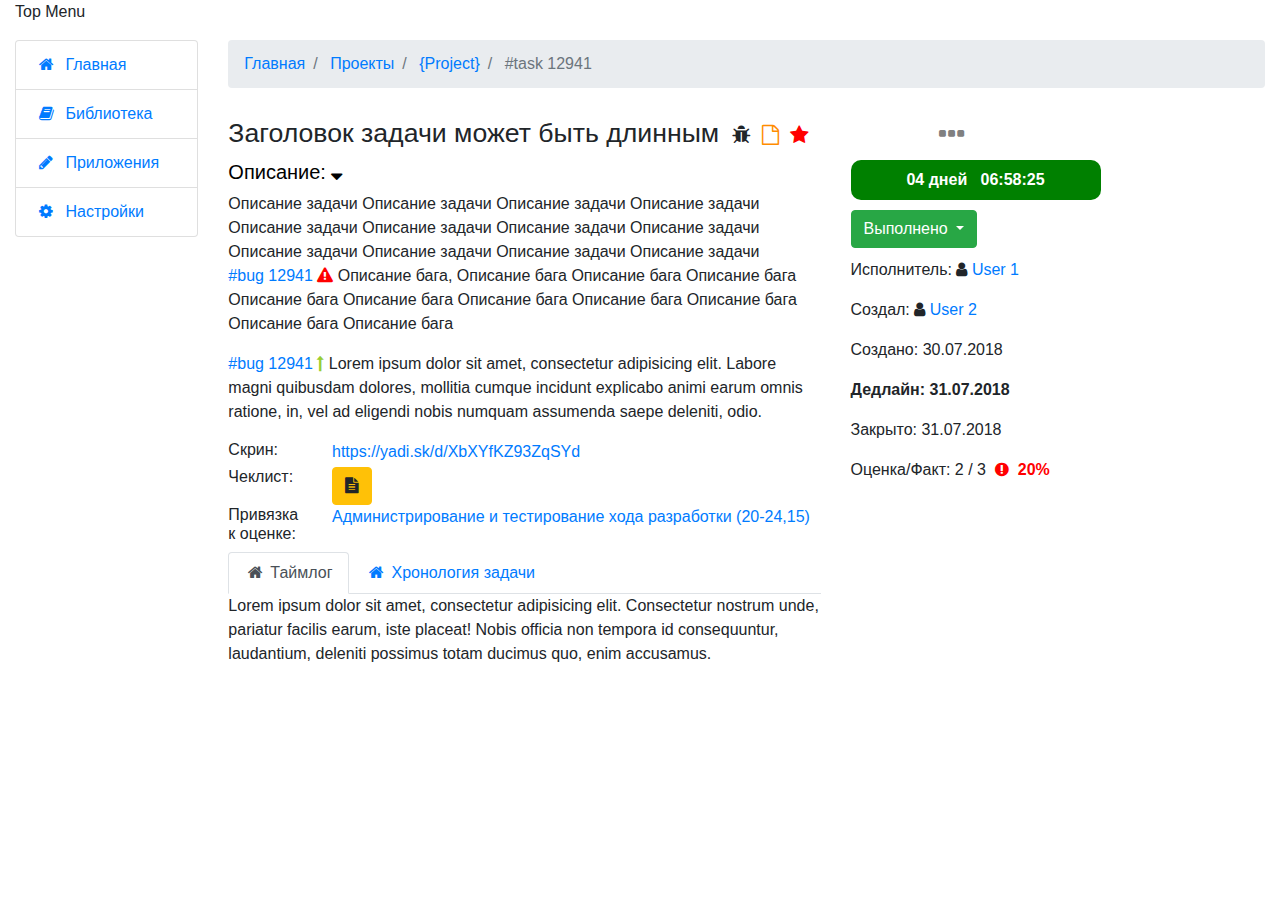
==== index.html @ 6628647b "First Commit" ====
<!doctype html>
<html lang="en">
  <head>
    <!-- Required meta tags -->
    <meta charset="utf-8">
    <meta name="viewport" content="width=device-width, initial-scale=1, shrink-to-fit=no">

    <!-- Bootstrap CSS -->
    <link rel="stylesheet" href="css/bootstrap.css">
    <link rel="stylesheet" href="css/font-awesome.min.css">
    <link rel="stylesheet" href="css/main.css">

    <title>Детальное описание задачи</title>
  </head>
  <body>
    
	<div class="container-fluid">
		<div class="row">
			<div class="col-lg-12">
				<p>Top Menu</p>
			</div>
		</div>
	</div>


<!-- Page Content -->
<div class="container-fluid">

<div class="row">

	<div class="col-lg-2">
		
<div class="list-group">
  <a class="list-group-item" href="#"><i class="fa fa-home fa-fw" aria-hidden="true"></i>&nbsp; Главная</a>
  <a class="list-group-item" href="#"><i class="fa fa-book fa-fw" aria-hidden="true"></i>&nbsp; Библиотека</a>
  <a class="list-group-item" href="#"><i class="fa fa-pencil fa-fw" aria-hidden="true"></i>&nbsp; Приложения</a>
  <a class="list-group-item" href="#"><i class="fa fa-cog fa-fw" aria-hidden="true"></i>&nbsp; Настройки</a>
</div>

		
	</div>
<div class="col-lg-10">

<div class="row">

<div class="col-lg">

<ol class="breadcrumb">
<li class="breadcrumb-item"> <a href="#"> Главная </a></li>
<li class="breadcrumb-item"> <a href="#"> Проекты </a></li>
<li class="breadcrumb-item"> <a href="#"> {Project} </a></li>
<li class="breadcrumb-item active"> #task 12941 </li>
</ol>
</div>
</div>
<!--Начало Заголовок Задачи -->
<div class="row">
<div class="col-lg-8">
<h1> <span class="title">Заголовок задачи может быть длинным <span class="title_icon">
&nbsp;<i class="fa fa-bug" aria-hidden="true" title="Ошибка"></i>
&nbsp;<i class="fa fa-file-o" aria-hidden="true" style="color:darkorange" title="Вне ТЗ"></i>
&nbsp;<i class="fa fa-star" aria-hidden="true" style="color:red" title="Важная задача"></i>
</span></span></h1>
</div>
<div class="col-lg-4">
<div class="icon_dropdown" >
<a href="#" data-toggle="dropdown"><i class="fa fa-ellipsis-h fa-2x"  aria-hidden="true" style="color:gray" title="Дополнительно"></i></a>

<div class="dropdown-menu">
    <a class="dropdown-item" href="#">Поделиться Задачей </a>
    <a class="dropdown-item" href="#">Меню 1</a>
    <a class="dropdown-item" href="#">Меню 2</a>
	<a class="dropdown-item" href="#">Удалить</a>
  </div>
</div>


</div>

</div>
<!--Конец Заголовок Задачи -->

<!--Начало Блок Задачи -->
<div class="row">
<div class="col-lg">
			
<div class="row">
<div class="col-lg-7">
<a href="#spoiler-1"  data-toggle="collapse"> <h5 class="description-title">Описание: <i class="fa fa-sort-desc" aria-hidden="true"></i></h5></a>

<div class="#collapse" id="spoiler-1">Описание задачи Описание задачи Описание задачи Описание задачи Описание задачи Описание задачи Описание задачи Описание задачи Описание задачи Описание задачи Описание задачи Описание задачи 
<p> <a href="#"> #bug 12941 </a> <i class="fa fa-exclamation-triangle" aria-hidden="true" style="color:red" title="Критичность Высокая"></i> Описание бага, Описание бага Описание бага Описание бага Описание бага Описание бага Описание бага Описание бага Описание бага Описание бага Описание бага</p>
			<p> <a href="#"> #bug 12941 </a> <i class="fa fa-long-arrow-up" aria-hidden="true" style="color:yellowgreen" title="Приоритет Высокий"></i> Lorem ipsum dolor sit amet, consectetur adipisicing elit. Labore magni quibusdam dolores, mollitia cumque incidunt explicabo animi earum omnis ratione, in, vel ad eligendi nobis numquam assumenda saepe deleniti, odio.</p>

<div class="row">
<div class="col-lg">


	<div class="row">
		<div class="col-lg-2"><h6>Скрин:</h6></div>
		<div class="col-lg-8"><a href="#">https://yadi.sk/d/XbXYfKZ93ZqSYd</a></div>
	</div>


<div class="row">
<div class="col-lg-2">
    <h6>Чеклист:</h6>
</div>
<div class="col-lg-8">
<!-- Кнопка вызова модального окна -->

<button type="button" class="btn btn-warning" data-toggle="modal" data-target="#Modal" title="Просмотреть Чеклист"><i class="fa fa-file-text" aria-hidden="true"></i>
</button>

<!-- Модальное окно -->
<div class="modal fade" id="Modal" tabindex="-1" role="dialog" aria-labelledby="ModalLabel" aria-hidden="true">
  	<div class="modal-dialog" role="document">
    	<div class="modal-content">
      		<div class="modal-header">
        		<h5 class="modal-title" id="ModalLabel">Заголовок модального окна (Чек-лист)</h5>
        		<button type="button" class="close" data-dismiss="modal" aria-label="Close">
          			<span aria-hidden="true">&times;</span>
        		</button>
      		</div>
      		<div class="modal-body">
        		Описание Чек листа
      		</div>
      		<div class="modal-footer">
        	<button type="button" class="btn btn-secondary" data-dismiss="modal">Закрыть</button>
      		</div>
    	</div>
  	</div>
</div>
</div>
</div>

<div class="row">
<div class="col-lg-2">
    <h6>Привязка к оценке:</h6>
</div>
<div class="col-lg">
<a href="#"> Администрирование и тестирование хода разработки (20-24,15) </a>
</div>
</div>

</div>
</div>



</div>

<!-- Timelog-->
<!--<div class="container">-->
<div class="row">
<div class="col-lg">
<nav>
  <div class="nav nav-tabs" id="nav-tab" role="tablist">
    <a class="nav-item nav-link active" id="nav-home-tab" data-toggle="tab" href="#nav-home" role="tab" aria-controls="nav-home" aria-selected="true"><i class="fa fa-home fa-fw" aria-hidden="true"></i>&nbsp;Таймлог</a>
    <a class="nav-item nav-link" id="nav-profile-tab" data-toggle="tab" href="#nav-profile" role="tab" aria-controls="nav-profile" aria-selected="false"><i class="fa fa-home fa-fw" aria-hidden="true"></i>&nbsp;Хронология задачи</a>
  </div>
</nav>
<div class="tab-content" id="nav-tabContent">
  <div class="tab-pane fade show active" id="nav-home" role="tabpanel" aria-labelledby="nav-home-tab"><p>Lorem ipsum dolor sit amet, consectetur adipisicing elit. Consectetur nostrum unde, pariatur facilis earum, iste placeat! Nobis officia non tempora id consequuntur, laudantium, deleniti possimus totam ducimus quo, enim accusamus.</p>
<br>
<br>
<br>
<br>
</div>
  <div class="tab-pane fade" id="nav-profile" role="tabpanel" aria-labelledby="nav-profile-tab"><p>Lorem ipsum dolor sit amet, consectetur adipisicing elit. Ab, quisquam quae voluptate. In, id sint sed error repellendus odio iusto deserunt, officia doloribus eveniet modi nobis nostrum dolorem! Possimus, repellendus.</p>
<br>
<br>
<br>
<br>
</div>
</div>
 </div>
 </div>

<!--</div>-->

<!--End Timelog-->
</div>
<div class="col-lg-5">
<!-- Начало Левый Блок задачи -->
<!--<div class="container">-->
<div class="row">
<div class="col-lg">
	<div class="timer">
<p>04 дней &nbsp; 06:58:25</p>
	</div>

<div class="row">
<div class="col-lg">
<div class="dropdown">
  <button type="button" class="btn btn-success dropdown-toggle" data-toggle="dropdown" aria-haspopup="true" aria-expanded="false">
    Выполнено
  </button>
  <div class="dropdown-menu">
    <a class="dropdown-item" href="#">В работе</a>
    <a class="dropdown-item" href="#">Обсуждении</a>
    <a class="dropdown-item" href="#">Проверно</a>
	<a class="dropdown-item" href="#">Отложено</a>
  </div>
</div>
</div>
</div>

<div class="row">
<div class="col-lg">

<p>Исполнитель: <i class="fa fa-user" aria-hidden="true"></i> <a href="#">User 1</a></p>
<p>Создал: <i class="fa fa-user" aria-hidden="true"></i> <a href="#">User 2</a></p>
</div>
</div>

<div class="row">
<div class="col-lg">
<p>Создано: 30.07.2018</p>
<p><span class="bold" >Дедлайн: 31.07.2018</span></p>
<p>Закрыто: 31.07.2018</p>
</div>
</div>
  
<div class="row">
<div class="col-lg">
<p>Оценка/Факт: 2 / 3 &nbsp;<i class="fa fa-exclamation-circle" aria-hidden="true" style="color:red" title="Перерасход"></i> &nbsp;<span class="red">20%</span></p>

</div>
</div>
</div>
</div>
<!--</div>-->
<!-- Конец Левый Блок задачи -->
</div>
</div>


</div>

<!--Конец Блок Задачи -->

</div>

</div>

</div>
</div>







<!-- <div class="row align-items-start">

    <!-- Optional JavaScript -->
    <!-- jQuery first, then Popper.js, then Bootstrap JS -->
<script src="https://ajax.googleapis.com/ajax/libs/jquery/3.3.1/jquery.min.js"></script>
<script src="https://code.jquery.com/jquery-3.3.1.slim.min.js" integrity="sha384-q8i/X+965DzO0rT7abK41JStQIAqVgRVzpbzo5smXKp4YfRvH+8abtTE1Pi6jizo" crossorigin="anonymous"></script>
<script src="https://cdnjs.cloudflare.com/ajax/libs/popper.js/1.14.3/umd/popper.min.js" integrity="sha384-ZMP7rVo3mIykV+2+9J3UJ46jBk0WLaUAdn689aCwoqbBJiSnjAK/l8WvCWPIPm49" crossorigin="anonymous"></script>
<script src="https://stackpath.bootstrapcdn.com/bootstrap/4.1.3/js/bootstrap.min.js" integrity="sha384-ChfqqxuZUCnJSK3+MXmPNIyE6ZbWh2IMqE241rYiqJxyMiZ6OW/JmZQ5stwEULTy" crossorigin="anonymous"></script>

  </body>
</html>
---- css/main.css ----
@import url('https://fonts.googleapis.com/css?family=Lato|Raleway');

.timer {
height: 40px;
background-color: green;
color: white;
font-weight: bold;
margin-bottom: 10px;
padding-top: 8px;
padding-bottom: 8px;
text-align: center;
border-radius: 10px; 
width: 250px;
}

.title

{
font-size: 20pt;
}

.sub_title

{
font-size: 14pt;
}

.title_icon
{
font-size: 15pt;
}

.red
{
 color: red;
font-weight: bold;
}

.bold
{
font-weight: bold;
}

.description-title
{
color: black;

}

a:hover {
  text-decoration: none;
}
.dropdown
{
margin-bottom: 10px;
}
.icon_dropdown
{
margin-top: 15px;
}
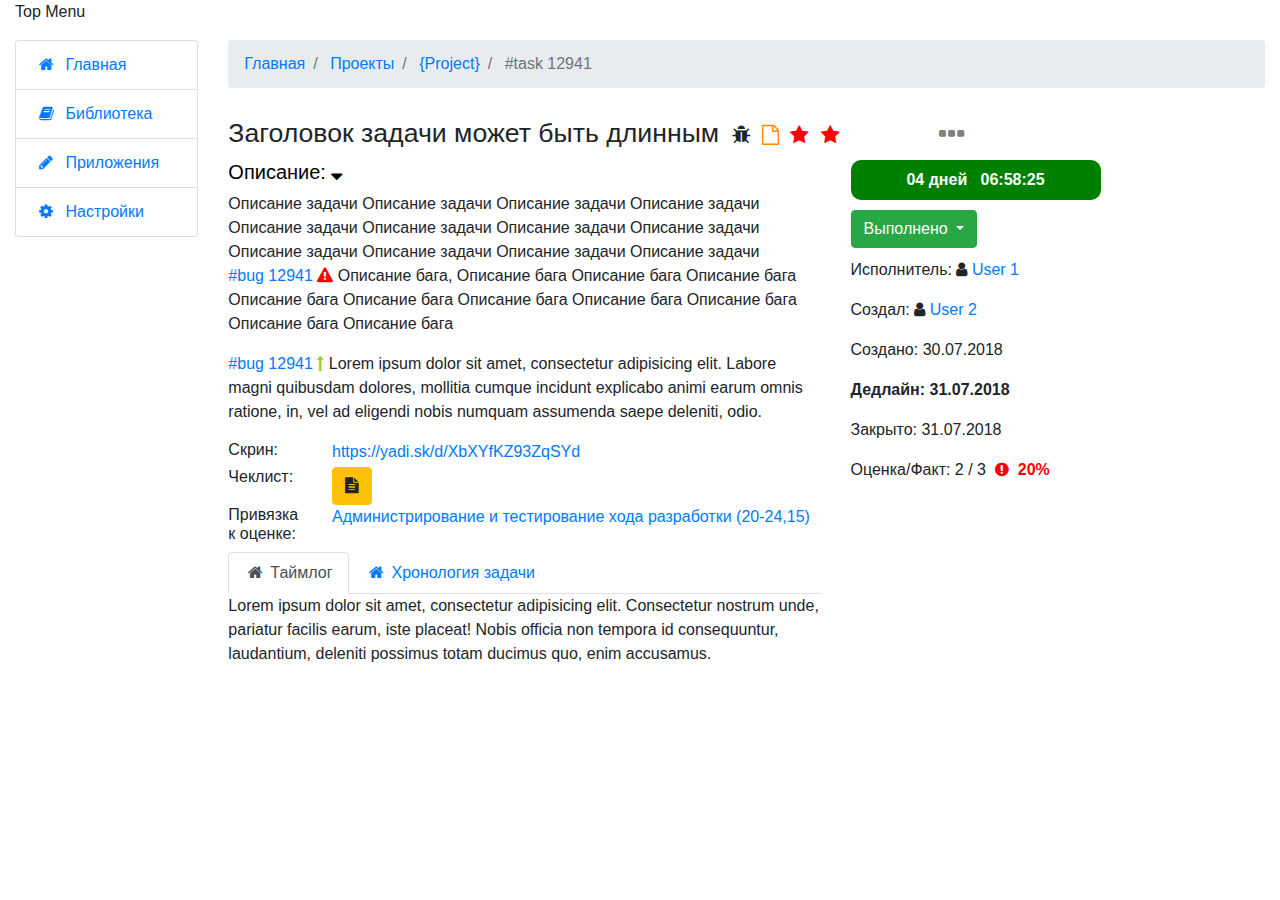
==== commit 0e426e5f: "Two Commit" ====
--- a/index.html
+++ b/index.html
@@ -60,6 +60,7 @@
 &nbsp;<i class="fa fa-bug" aria-hidden="true" title="Ошибка"></i>
 &nbsp;<i class="fa fa-file-o" aria-hidden="true" style="color:darkorange" title="Вне ТЗ"></i>
 &nbsp;<i class="fa fa-star" aria-hidden="true" style="color:red" title="Важная задача"></i>
+&nbsp;<i class="fa fa-star" aria-hidden="true" style="color:red" title="Качество постановки задачи"></i>
 </span></span></h1>
 </div>
 <div class="col-lg-4">
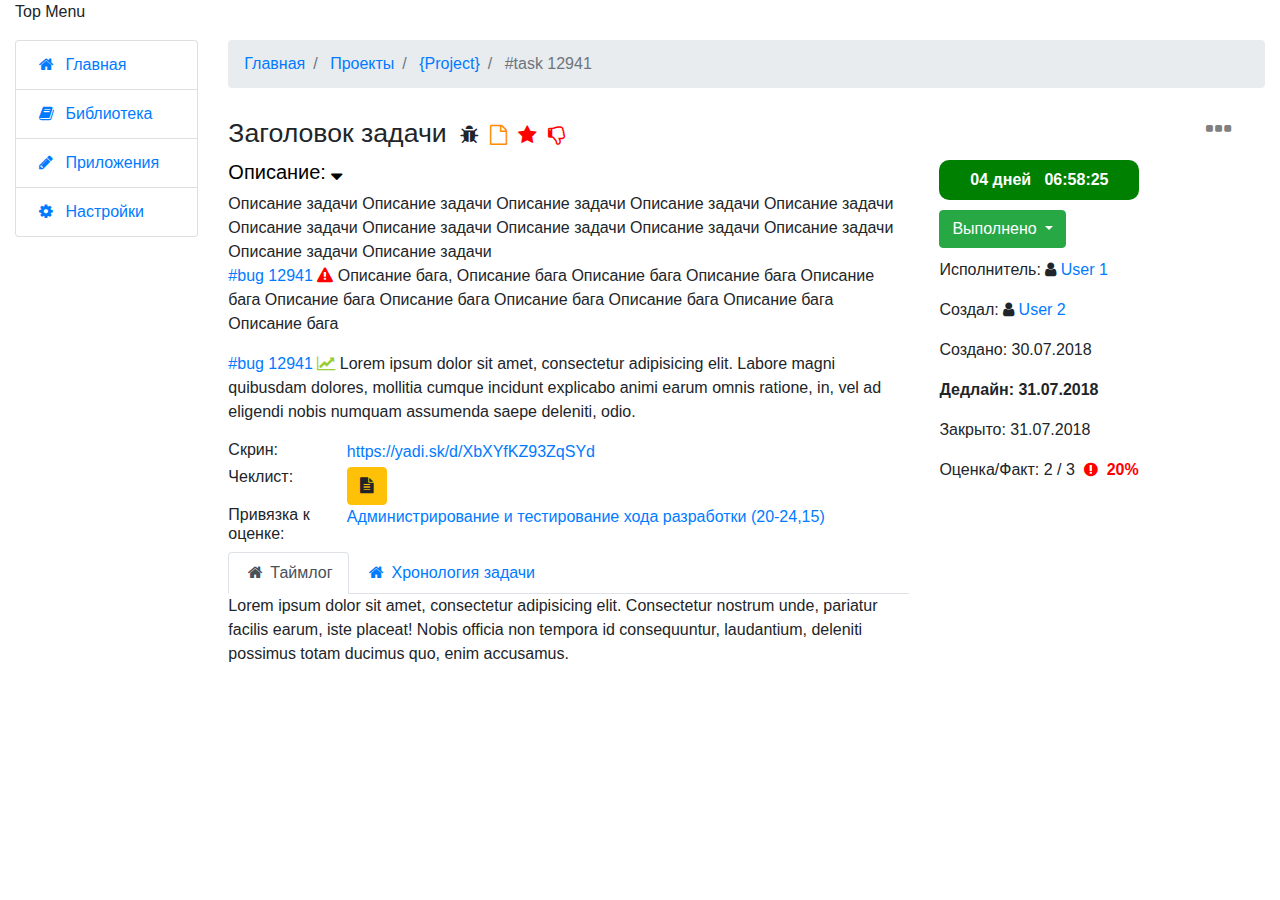
==== commit dab2fbb4: "last commit" ====
--- a/index.html
+++ b/index.html
@@ -1,268 +1,255 @@
 <!doctype html>
 <html lang="en">
-  <head>
-    <!-- Required meta tags -->
-    <meta charset="utf-8">
-    <meta name="viewport" content="width=device-width, initial-scale=1, shrink-to-fit=no">
-
-    <!-- Bootstrap CSS -->
-    <link rel="stylesheet" href="css/bootstrap.css">
-    <link rel="stylesheet" href="css/font-awesome.min.css">
-    <link rel="stylesheet" href="css/main.css">
-
-    <title>Детальное описание задачи</title>
-  </head>
-  <body>
-    
-	<div class="container-fluid">
-		<div class="row">
-			<div class="col-lg-12">
-				<p>Top Menu</p>
+<head>
+<!-- Required meta tags -->
+<meta charset="utf-8">
+<meta name="viewport" content="width=device-width, initial-scale=1, shrink-to-fit=no">
+
+<!-- Bootstrap CSS -->
+<link rel="stylesheet" href="css/bootstrap.css">
+<link rel="stylesheet" href="css/font-awesome.min.css">
+<link rel="stylesheet" href="css/main.css">
+
+		<title>Детальное описание задачи</title>
+	</head>
+	<body>
+
+		<div class="container-fluid">
+			<div class="row">
+				<div class="col-lg-12">
+					<p>Top Menu</p>
+				</div>
 			</div>
 		</div>
-	</div>
-
-
-<!-- Page Content -->
-<div class="container-fluid">
-
-<div class="row">
-
-	<div class="col-lg-2">
-		
-<div class="list-group">
-  <a class="list-group-item" href="#"><i class="fa fa-home fa-fw" aria-hidden="true"></i>&nbsp; Главная</a>
-  <a class="list-group-item" href="#"><i class="fa fa-book fa-fw" aria-hidden="true"></i>&nbsp; Библиотека</a>
-  <a class="list-group-item" href="#"><i class="fa fa-pencil fa-fw" aria-hidden="true"></i>&nbsp; Приложения</a>
-  <a class="list-group-item" href="#"><i class="fa fa-cog fa-fw" aria-hidden="true"></i>&nbsp; Настройки</a>
-</div>
-
-		
-	</div>
-<div class="col-lg-10">
-
-<div class="row">
-
-<div class="col-lg">
-
-<ol class="breadcrumb">
-<li class="breadcrumb-item"> <a href="#"> Главная </a></li>
-<li class="breadcrumb-item"> <a href="#"> Проекты </a></li>
-<li class="breadcrumb-item"> <a href="#"> {Project} </a></li>
-<li class="breadcrumb-item active"> #task 12941 </li>
-</ol>
-</div>
-</div>
-<!--Начало Заголовок Задачи -->
-<div class="row">
-<div class="col-lg-8">
-<h1> <span class="title">Заголовок задачи может быть длинным <span class="title_icon">
-&nbsp;<i class="fa fa-bug" aria-hidden="true" title="Ошибка"></i>
-&nbsp;<i class="fa fa-file-o" aria-hidden="true" style="color:darkorange" title="Вне ТЗ"></i>
-&nbsp;<i class="fa fa-star" aria-hidden="true" style="color:red" title="Важная задача"></i>
-&nbsp;<i class="fa fa-star" aria-hidden="true" style="color:red" title="Качество постановки задачи"></i>
-</span></span></h1>
-</div>
-<div class="col-lg-4">
-<div class="icon_dropdown" >
-<a href="#" data-toggle="dropdown"><i class="fa fa-ellipsis-h fa-2x"  aria-hidden="true" style="color:gray" title="Дополнительно"></i></a>
-
-<div class="dropdown-menu">
-    <a class="dropdown-item" href="#">Поделиться Задачей </a>
-    <a class="dropdown-item" href="#">Меню 1</a>
-    <a class="dropdown-item" href="#">Меню 2</a>
-	<a class="dropdown-item" href="#">Удалить</a>
-  </div>
-</div>
-
-
-</div>
-
-</div>
-<!--Конец Заголовок Задачи -->
-
-<!--Начало Блок Задачи -->
-<div class="row">
-<div class="col-lg">
-			
-<div class="row">
-<div class="col-lg-7">
-<a href="#spoiler-1"  data-toggle="collapse"> <h5 class="description-title">Описание: <i class="fa fa-sort-desc" aria-hidden="true"></i></h5></a>
-
-<div class="#collapse" id="spoiler-1">Описание задачи Описание задачи Описание задачи Описание задачи Описание задачи Описание задачи Описание задачи Описание задачи Описание задачи Описание задачи Описание задачи Описание задачи 
-<p> <a href="#"> #bug 12941 </a> <i class="fa fa-exclamation-triangle" aria-hidden="true" style="color:red" title="Критичность Высокая"></i> Описание бага, Описание бага Описание бага Описание бага Описание бага Описание бага Описание бага Описание бага Описание бага Описание бага Описание бага</p>
-			<p> <a href="#"> #bug 12941 </a> <i class="fa fa-long-arrow-up" aria-hidden="true" style="color:yellowgreen" title="Приоритет Высокий"></i> Lorem ipsum dolor sit amet, consectetur adipisicing elit. Labore magni quibusdam dolores, mollitia cumque incidunt explicabo animi earum omnis ratione, in, vel ad eligendi nobis numquam assumenda saepe deleniti, odio.</p>
-
-<div class="row">
-<div class="col-lg">
-
-
-	<div class="row">
-		<div class="col-lg-2"><h6>Скрин:</h6></div>
-		<div class="col-lg-8"><a href="#">https://yadi.sk/d/XbXYfKZ93ZqSYd</a></div>
-	</div>
-
-
-<div class="row">
-<div class="col-lg-2">
-    <h6>Чеклист:</h6>
-</div>
-<div class="col-lg-8">
-<!-- Кнопка вызова модального окна -->
-
-<button type="button" class="btn btn-warning" data-toggle="modal" data-target="#Modal" title="Просмотреть Чеклист"><i class="fa fa-file-text" aria-hidden="true"></i>
-</button>
-
-<!-- Модальное окно -->
-<div class="modal fade" id="Modal" tabindex="-1" role="dialog" aria-labelledby="ModalLabel" aria-hidden="true">
-  	<div class="modal-dialog" role="document">
-    	<div class="modal-content">
-      		<div class="modal-header">
-        		<h5 class="modal-title" id="ModalLabel">Заголовок модального окна (Чек-лист)</h5>
-        		<button type="button" class="close" data-dismiss="modal" aria-label="Close">
-          			<span aria-hidden="true">&times;</span>
-        		</button>
-      		</div>
-      		<div class="modal-body">
-        		Описание Чек листа
-      		</div>
-      		<div class="modal-footer">
-        	<button type="button" class="btn btn-secondary" data-dismiss="modal">Закрыть</button>
-      		</div>
-    	</div>
-  	</div>
-</div>
-</div>
-</div>
-
-<div class="row">
-<div class="col-lg-2">
-    <h6>Привязка к оценке:</h6>
-</div>
-<div class="col-lg">
-<a href="#"> Администрирование и тестирование хода разработки (20-24,15) </a>
-</div>
-</div>
-
-</div>
-</div>
-
-
-
-</div>
-
-<!-- Timelog-->
-<!--<div class="container">-->
-<div class="row">
-<div class="col-lg">
-<nav>
-  <div class="nav nav-tabs" id="nav-tab" role="tablist">
-    <a class="nav-item nav-link active" id="nav-home-tab" data-toggle="tab" href="#nav-home" role="tab" aria-controls="nav-home" aria-selected="true"><i class="fa fa-home fa-fw" aria-hidden="true"></i>&nbsp;Таймлог</a>
-    <a class="nav-item nav-link" id="nav-profile-tab" data-toggle="tab" href="#nav-profile" role="tab" aria-controls="nav-profile" aria-selected="false"><i class="fa fa-home fa-fw" aria-hidden="true"></i>&nbsp;Хронология задачи</a>
-  </div>
-</nav>
-<div class="tab-content" id="nav-tabContent">
-  <div class="tab-pane fade show active" id="nav-home" role="tabpanel" aria-labelledby="nav-home-tab"><p>Lorem ipsum dolor sit amet, consectetur adipisicing elit. Consectetur nostrum unde, pariatur facilis earum, iste placeat! Nobis officia non tempora id consequuntur, laudantium, deleniti possimus totam ducimus quo, enim accusamus.</p>
-<br>
-<br>
-<br>
-<br>
-</div>
-  <div class="tab-pane fade" id="nav-profile" role="tabpanel" aria-labelledby="nav-profile-tab"><p>Lorem ipsum dolor sit amet, consectetur adipisicing elit. Ab, quisquam quae voluptate. In, id sint sed error repellendus odio iusto deserunt, officia doloribus eveniet modi nobis nostrum dolorem! Possimus, repellendus.</p>
-<br>
-<br>
-<br>
-<br>
-</div>
-</div>
- </div>
- </div>
-
-<!--</div>-->
-
-<!--End Timelog-->
-</div>
-<div class="col-lg-5">
-<!-- Начало Левый Блок задачи -->
-<!--<div class="container">-->
-<div class="row">
-<div class="col-lg">
-	<div class="timer">
-<p>04 дней &nbsp; 06:58:25</p>
-	</div>
-
-<div class="row">
-<div class="col-lg">
-<div class="dropdown">
-  <button type="button" class="btn btn-success dropdown-toggle" data-toggle="dropdown" aria-haspopup="true" aria-expanded="false">
-    Выполнено
-  </button>
-  <div class="dropdown-menu">
-    <a class="dropdown-item" href="#">В работе</a>
-    <a class="dropdown-item" href="#">Обсуждении</a>
-    <a class="dropdown-item" href="#">Проверно</a>
-	<a class="dropdown-item" href="#">Отложено</a>
-  </div>
-</div>
-</div>
-</div>
-
-<div class="row">
-<div class="col-lg">
-
-<p>Исполнитель: <i class="fa fa-user" aria-hidden="true"></i> <a href="#">User 1</a></p>
-<p>Создал: <i class="fa fa-user" aria-hidden="true"></i> <a href="#">User 2</a></p>
-</div>
-</div>
-
-<div class="row">
-<div class="col-lg">
-<p>Создано: 30.07.2018</p>
-<p><span class="bold" >Дедлайн: 31.07.2018</span></p>
-<p>Закрыто: 31.07.2018</p>
-</div>
-</div>
-  
-<div class="row">
-<div class="col-lg">
-<p>Оценка/Факт: 2 / 3 &nbsp;<i class="fa fa-exclamation-circle" aria-hidden="true" style="color:red" title="Перерасход"></i> &nbsp;<span class="red">20%</span></p>
-
-</div>
-</div>
-</div>
-</div>
-<!--</div>-->
-<!-- Конец Левый Блок задачи -->
-</div>
-</div>
-
-
-</div>
-
-<!--Конец Блок Задачи -->
-
-</div>
-
-</div>
-
-</div>
-</div>
-
-
-
-
-
-
-
-<!-- <div class="row align-items-start">
-
-    <!-- Optional JavaScript -->
-    <!-- jQuery first, then Popper.js, then Bootstrap JS -->
-<script src="https://ajax.googleapis.com/ajax/libs/jquery/3.3.1/jquery.min.js"></script>
-<script src="https://code.jquery.com/jquery-3.3.1.slim.min.js" integrity="sha384-q8i/X+965DzO0rT7abK41JStQIAqVgRVzpbzo5smXKp4YfRvH+8abtTE1Pi6jizo" crossorigin="anonymous"></script>
-<script src="https://cdnjs.cloudflare.com/ajax/libs/popper.js/1.14.3/umd/popper.min.js" integrity="sha384-ZMP7rVo3mIykV+2+9J3UJ46jBk0WLaUAdn689aCwoqbBJiSnjAK/l8WvCWPIPm49" crossorigin="anonymous"></script>
-<script src="https://stackpath.bootstrapcdn.com/bootstrap/4.1.3/js/bootstrap.min.js" integrity="sha384-ChfqqxuZUCnJSK3+MXmPNIyE6ZbWh2IMqE241rYiqJxyMiZ6OW/JmZQ5stwEULTy" crossorigin="anonymous"></script>
-
-  </body>
+
+
+		<!-- Page Content -->
+		<div class="container-fluid">
+
+			<div class="row">
+
+				<div class="col-lg-2">
+
+					<div class="list-group">
+						<a class="list-group-item" href="#"><i class="fa fa-home fa-fw" aria-hidden="true"></i>&nbsp; Главная</a>
+						<a class="list-group-item" href="#"><i class="fa fa-book fa-fw" aria-hidden="true"></i>&nbsp; Библиотека</a>
+						<a class="list-group-item" href="#"><i class="fa fa-pencil fa-fw" aria-hidden="true"></i>&nbsp; Приложения</a>
+						<a class="list-group-item" href="#"><i class="fa fa-cog fa-fw" aria-hidden="true"></i>&nbsp; Настройки</a>
+					</div>
+
+
+				</div>
+				<div class="col-lg-10">
+
+					<div class="row">
+
+						<div class="col-lg">
+
+							<ol class="breadcrumb">
+								<li class="breadcrumb-item"> <a href="#"> Главная </a></li>
+								<li class="breadcrumb-item"> <a href="#"> Проекты </a></li>
+								<li class="breadcrumb-item"> <a href="#"> {Project} </a></li>
+								<li class="breadcrumb-item active"> #task 12941 </li>
+							</ol>
+						</div>
+					</div>
+
+					<!--Начало Заголовок Задачи -->
+					<div class="row">
+						<div class="col-lg-11">
+							<h1> <span class="title">Заголовок задачи <span class="description__title_icon">
+								&nbsp;<i class="fa fa-bug" aria-hidden="true" title="Ошибка"></i>
+								&nbsp;<i class="fa fa-file-o" aria-hidden="true" style="color:darkorange" title="Вне ТЗ"></i>
+								&nbsp;<i class="fa fa-star" aria-hidden="true" style="color:red" title="Важная задача"></i>
+								&nbsp;<i class="fa fa-thumbs-o-down" aria-hidden="true" style="color:red" title="Низкое качество постановки задачи"></i>
+								</span></span></h1>
+						</div>
+
+						<div class="col-lg-1">
+							<div class="icon_dropdown" >
+								<a href="#" data-toggle="dropdown" ><i class="fa fa-ellipsis-h fa-2x"  aria-hidden="true" style="color:gray" title="Дополнительно"></i></a>
+
+								<div class="dropdown-menu dropdown-menu-right">
+									<a class="dropdown-item" href="#">Поделиться Задачей </a>
+									<a class="dropdown-item" href="#">Меню 1</a>
+									<a class="dropdown-item" href="#">Меню 2</a>
+									<a class="dropdown-item" href="#">Удалить</a>
+								</div>
+							</div>
+						</div>
+
+
+					</div>
+
+					<!--Конец Заголовок Задачи -->
+
+					<div class="row">
+						<div class="col-lg-8 col-sm-6 order-last order-sm-0">
+							<!--Описание задачи-->
+							<div class="row">
+								<div class="col-lg">
+									<a href="#spoiler-1"  data-toggle="collapse"> <h5 class="description-title">Описание: <i class="fa fa-sort-desc" aria-hidden="true"></i></h5></a>
+
+									<div class="#collapse" id="spoiler-1">Описание задачи Описание задачи Описание задачи Описание задачи Описание задачи Описание задачи Описание задачи Описание задачи Описание задачи Описание задачи Описание задачи Описание задачи 
+										<p> <a href="#"> #bug 12941 </a> <i class="fa fa-exclamation-triangle" aria-hidden="true" style="color:red" title="Критичность Высокая"></i> Описание бага, Описание бага Описание бага Описание бага Описание бага Описание бага Описание бага Описание бага Описание бага Описание бага Описание бага</p>
+										<p> <a href="#"> #bug 12941 </a> <i class="fa fa-line-chart" aria-hidden="true" style="color:yellowgreen" title="Приоритет Высокий"></i> Lorem ipsum dolor sit amet, consectetur adipisicing elit. Labore magni quibusdam dolores, mollitia cumque incidunt explicabo animi earum omnis ratione, in, vel ad eligendi nobis numquam assumenda saepe deleniti, odio.</p>
+
+										<div class="row">
+											<div class="col-lg">
+
+
+												<div class="row">
+													<div class="col-lg-2"><h6>Скрин:</h6></div>
+													<div class="col-lg-8"><a href="#">https://yadi.sk/d/XbXYfKZ93ZqSYd</a></div>
+												</div>
+
+
+												<div class="row">
+													<div class="col-lg-2">
+														<h6>Чеклист:</h6>
+													</div>
+													<div class="col-lg-8">
+														<!-- Кнопка вызова модального окна -->
+
+														<button type="button" class="btn btn-warning" data-toggle="modal" data-target="#Modal" title="Просмотреть Чеклист"><i class="fa fa-file-text" aria-hidden="true"></i>
+														</button>
+
+														<!-- Модальное окно -->
+														<div class="modal fade" id="Modal" tabindex="-1" role="dialog" aria-labelledby="ModalLabel" aria-hidden="true">
+															<div class="modal-dialog" role="document">
+																<div class="modal-content">
+																	<div class="modal-header">
+																		<h5 class="modal-title" id="ModalLabel">Заголовок модального окна (Чек-лист)</h5>
+																		<button type="button" class="close" data-dismiss="modal" aria-label="Close">
+																			<span aria-hidden="true">&times;</span>
+																		</button>
+																	</div>
+																	<div class="modal-body">
+																		Описание Чек листа
+																	</div>
+																	<div class="modal-footer">
+																		<button type="button" class="btn btn-secondary" data-dismiss="modal">Закрыть</button>
+																	</div>
+																</div>
+															</div>
+														</div>
+													</div>
+												</div>
+
+												<div class="row">
+													<div class="col-lg-2">
+														<h6>Привязка к оценке:</h6>
+													</div>
+													<div class="col-lg">
+														<a href="#"> Администрирование и тестирование хода разработки (20-24,15) </a>
+													</div>
+												</div>
+
+											</div>
+										</div>
+									</div>
+
+									<!-- Timelog-->
+									<div class="row">
+										<div class="col-lg">
+											<nav>
+												<div class="nav nav-tabs" id="nav-tab" role="tablist">
+													<a class="nav-item nav-link active" id="nav-home-tab" data-toggle="tab" href="#nav-home" role="tab" aria-controls="nav-home" aria-selected="true"><i class="fa fa-home fa-fw" aria-hidden="true"></i>&nbsp;Таймлог</a>
+													<a class="nav-item nav-link" id="nav-profile-tab" data-toggle="tab" href="#nav-profile" role="tab" aria-controls="nav-profile" aria-selected="false"><i class="fa fa-home fa-fw" aria-hidden="true"></i>&nbsp;Хронология задачи</a>
+												</div>
+											</nav>
+											<div class="tab-content" id="nav-tabContent">
+												<div class="tab-pane fade show active" id="nav-home" role="tabpanel" aria-labelledby="nav-home-tab"><p>Lorem ipsum dolor sit amet, consectetur adipisicing elit. Consectetur nostrum unde, pariatur facilis earum, iste placeat! Nobis officia non tempora id consequuntur, laudantium, deleniti possimus totam ducimus quo, enim accusamus.</p>
+
+												</div>
+												<div class="tab-pane fade" id="nav-profile" role="tabpanel" aria-labelledby="nav-profile-tab"><p>Lorem ipsum dolor sit amet, consectetur adipisicing elit. Ab, quisquam quae voluptate. In, id sint sed error repellendus odio iusto deserunt, officia doloribus eveniet modi nobis nostrum dolorem! Possimus, repellendus.</p>
+												</div>
+											</div>
+										</div>
+									</div>
+
+									<!--End Timelog-->
+
+								</div>
+							</div>
+
+							<!--Конец Описания задачи-->
+
+						</div>
+
+
+						<div class="col-lg-4 col-sm-6">
+
+							<!-- Начало Левый Блок задачи -->
+							<div class="row ">
+								<div class="col-lg">
+									<div class="row">
+										<div class="col-lg-8 col-sm-8 col-8">
+											<div class="timer">
+												<p>04 дней &nbsp; 06:58:25</p>
+											</div>
+										</div>
+									</div>
+
+									<div class="row">
+										<div class="col-lg">
+											<div class="dropdown">
+												<button type="button" class="btn btn-success dropdown-toggle" data-toggle="dropdown" aria-haspopup="true" aria-expanded="false">
+													Выполнено
+												</button>
+												<div class="dropdown-menu">
+													<a class="dropdown-item" href="#">В работе</a>
+													<a class="dropdown-item" href="#">Обсуждении</a>
+													<a class="dropdown-item" href="#">Проверно</a>
+													<a class="dropdown-item" href="#">Отложено</a>
+												</div>
+											</div>
+										</div>
+									</div>
+
+									<div class="row">
+										<div class="col-lg">
+
+											<p>Исполнитель: <i class="fa fa-user" aria-hidden="true"></i> <a href="#">User 1</a></p>
+											<p>Создал: <i class="fa fa-user" aria-hidden="true"></i> <a href="#">User 2</a></p>
+										</div>
+									</div>
+
+									<div class="row">
+										<div class="col-lg">
+											<p>Создано: 30.07.2018</p>
+											<p><span class="bold" >Дедлайн: 31.07.2018</span></p>
+											<p>Закрыто: 31.07.2018</p>
+										</div>
+									</div>
+
+									<div class="row">
+										<div class="col-lg">
+											<p>Оценка/Факт: 2 / 3 &nbsp;<i class="fa fa-exclamation-circle" aria-hidden="true" style="color:red" title="Перерасход"></i> &nbsp;<span class="red">20%</span></p>
+
+										</div>
+									</div>
+								</div>
+							</div>
+
+							<!-- Конец Левый Блок задачи -->
+
+
+						</div>        
+					</div>
+
+				</div>
+			</div>
+		</div>
+
+
+		<!-- Optional JavaScript -->
+		<!-- jQuery first, then Popper.js, then Bootstrap JS -->
+		<script src="https://ajax.googleapis.com/ajax/libs/jquery/3.3.1/jquery.min.js"></script>
+		<script src="https://code.jquery.com/jquery-3.3.1.slim.min.js" integrity="sha384-q8i/X+965DzO0rT7abK41JStQIAqVgRVzpbzo5smXKp4YfRvH+8abtTE1Pi6jizo" crossorigin="anonymous"></script>
+		<script src="https://cdnjs.cloudflare.com/ajax/libs/popper.js/1.14.3/umd/popper.min.js" integrity="sha384-ZMP7rVo3mIykV+2+9J3UJ46jBk0WLaUAdn689aCwoqbBJiSnjAK/l8WvCWPIPm49" crossorigin="anonymous"></script>
+		<script src="https://stackpath.bootstrapcdn.com/bootstrap/4.1.3/js/bootstrap.min.js" integrity="sha384-ChfqqxuZUCnJSK3+MXmPNIyE6ZbWh2IMqE241rYiqJxyMiZ6OW/JmZQ5stwEULTy" crossorigin="anonymous"></script>
+
+	</body>
 </html>
 
--- a/css/main.css
+++ b/css/main.css
@@ -1,7 +1,8 @@
 @import url('https://fonts.googleapis.com/css?family=Lato|Raleway');
 
 .timer {
-height: 40px;
+max-width: 200px;
+max-height: 40px;
 background-color: green;
 color: white;
 font-weight: bold;
@@ -25,7 +26,7 @@
 font-size: 14pt;
 }
 
-.title_icon
+.description__title_icon
 {
 font-size: 15pt;
 }
@@ -56,5 +57,5 @@
 }
 .icon_dropdown
 {
-margin-top: 15px;
+margin-top: 10px;
 }